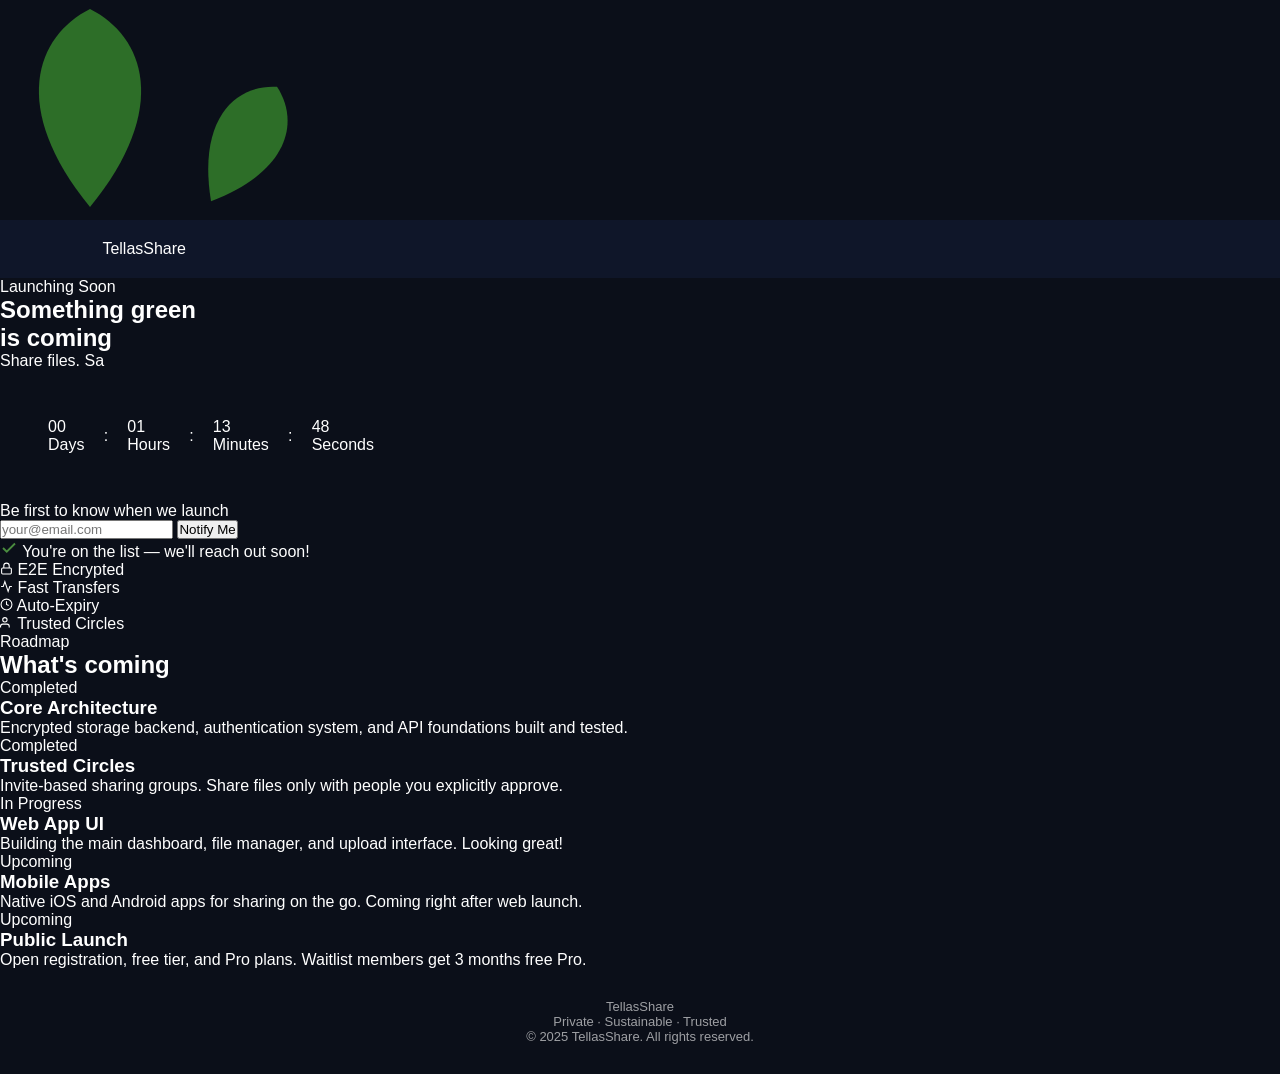
==== index.html @ c39067a0 "Add new and updated files" ====
<!DOCTYPE html>
<html lang="en">
<head>
  <meta charset="UTF-8" />
  <meta name="viewport" content="width=device-width, initial-scale=1.0" />
  <title>TellasShare — Coming Soon</title>
  <link rel="preconnect" href="https://fonts.googleapis.com" />
  <link href="https://fonts.googleapis.com/css2?family=Playfair+Display:wght@400;700&family=DM+Sans:wght@300;400;500&display=swap" rel="stylesheet" />
  <link rel="stylesheet" href="Background\index.css" />
  <link rel="stylesheet" href="Background/animation.css">
    <link rel="icon" href="images/TellasShare.png" type="image/x-icon">
</head>
<body>

<!-- Background -->
<div class="bg">
  <div class="orb orb1"></div>
  <div class="orb orb2"></div>
  <div class="orb orb3"></div>
</div>

<svg class="leaf-deco" style="top:10%;right:5%;width:180px;" viewBox="0 0 100 120" fill="#2d6e28">
  <path d="M50 5 C80 20 95 60 50 115 C5 60 20 20 50 5Z"/>
</svg>
<svg class="leaf-deco" style="bottom:20%;left:3%;width:120px;transform:rotate(30deg)" viewBox="0 0 100 120" fill="#2d6e28">
  <path d="M50 5 C80 20 95 60 50 115 C5 60 20 20 50 5Z"/>
</svg>

<!-- Nav -->
<nav class="nav">
  <div class="nav-logo">Tellas<span>Share</span></div>
  <div class="nav-links">
  </div>
</nav>

<!-- Hero -->
<section class="upcoming-hero">
  <div class="badge"><span class="badge-dot"></span> Launching Soon</div>
  <h1 class="hero-title">Something <span class="gradient-text">green</span><br>is coming</h1>

  <!-- Typing effect -->
  <div class="typing-wrap">
    <span id="typed"></span><span class="cursor-blink"></span>
  </div>

  <!-- Countdown -->
  <div class="countdown" id="cdUnits">
  </div>

  <!-- Notify form -->
  <div class="notify-wrap">
    <p class="notify-hint">Be first to know when we launch</p>
    <div class="notify-form" id="notifyForm">
      <input type="email" id="emailInput" class="notify-input" placeholder="your@email.com" />
      <button class="btn-primary" onclick="submitNotify()">Notify Me</button>
    </div>
    <div class="notify-success" id="notifySuccess">
      <svg width="18" height="18" viewBox="0 0 24 24" fill="none" stroke="#4a8c3f" stroke-width="2.5"><polyline points="20 6 9 17 4 12"/></svg>
      You're on the list — we'll reach out soon!
    </div>
    <div class="notify-error" id="notifyError"></div>
  </div>

  <!-- Feature pills -->
  <div class="pills">
    <div class="pill">
      <svg width="13" height="13" viewBox="0 0 24 24" fill="none" stroke="currentColor" stroke-width="2"><rect x="3" y="11" width="18" height="11" rx="2"/><path d="M7 11V7a5 5 0 0 1 10 0v4"/></svg>
      E2E Encrypted
    </div>
    <div class="pill">
      <svg width="13" height="13" viewBox="0 0 24 24" fill="none" stroke="currentColor" stroke-width="2"><path d="M22 12h-4l-3 9L9 3l-3 9H2"/></svg>
      Fast Transfers
    </div>
    <div class="pill">
      <svg width="13" height="13" viewBox="0 0 24 24" fill="none" stroke="currentColor" stroke-width="2"><circle cx="12" cy="12" r="10"/><polyline points="12 6 12 12 16 14"/></svg>
      Auto-Expiry
    </div>
    <div class="pill">
      <svg width="13" height="13" viewBox="0 0 24 24" fill="none" stroke="currentColor" stroke-width="2"><path d="M17 21v-2a4 4 0 0 0-4-4H5a4 4 0 0 0-4 4v2"/><circle cx="9" cy="7" r="4"/></svg>
      Trusted Circles
    </div>
  </div>
</section>

<!-- Roadmap -->
<section class="roadmap">
  <div class="section-label">Roadmap</div>
  <h2 class="section-title">What's coming</h2>

  <div class="timeline">
    <div class="timeline-item">
      <div class="tl-dot done-dot"></div>
      <div class="tl-content">
        <span class="tl-tag done-tag">Completed</span>
        <h3>Core Architecture</h3>
        <p>Encrypted storage backend, authentication system, and API foundations built and tested.</p>
      </div>
    </div>
    <div class="timeline-item">
      <div class="tl-dot done-dot"></div>
      <div class="tl-content">
        <span class="tl-tag done-tag">Completed</span>
        <h3>Trusted Circles</h3>
        <p>Invite-based sharing groups. Share files only with people you explicitly approve.</p>
      </div>
    </div>
    <div class="timeline-item">
      <div class="tl-dot active-dot"></div>
      <div class="tl-content">
        <span class="tl-tag active-tag">In Progress</span>
        <h3>Web App UI</h3>
        <p>Building the main dashboard, file manager, and upload interface. Looking great!</p>
      </div>
    </div>
    <div class="timeline-item">
      <div class="tl-dot upcoming-dot"></div>
      <div class="tl-content">
        <span class="tl-tag upcoming-tag">Upcoming</span>
        <h3>Mobile Apps</h3>
        <p>Native iOS and Android apps for sharing on the go. Coming right after web launch.</p>
      </div>
    </div>
    <div class="timeline-item">
      <div class="tl-dot upcoming-dot"></div>
      <div class="tl-content">
        <span class="tl-tag upcoming-tag">Upcoming</span>
        <h3>Public Launch</h3>
        <p>Open registration, free tier, and Pro plans. Waitlist members get 3 months free Pro.</p>
      </div>
    </div>
  </div>
</section>

<footer class="footer">
  <div class="footer-logo">Tellas<span>Share</span></div>
  <p>Private · Sustainable · Trusted</p>
  <p class="footer-copy">© 2025 TellasShare. All rights reserved.</p>
</footer>

<script src="timer.js"></script>
<script src="upcoming.js"></script>
<script src="animation.js"></script>
<script src="apple- device-blocker.js"></script>
<script src="protection.js"></script>
<script src="block-source-access.js"></script>
<script src="notify.js"></script>


</body>
</html>
---- Background/animation.css ----
/* ── 1. OUTER RING — rotating conic border ── */
@keyframes ringRotate {
  to { transform: rotate(360deg); }
}

/* ── 2. NUMBER FLIP — 3D card flip on change ── */
@keyframes flipOut {
  0%   { transform: rotateX(0deg);   opacity: 1; }
  100% { transform: rotateX(90deg);  opacity: 0; }
}
@keyframes flipIn {
  0%   { transform: rotateX(-90deg); opacity: 0; }
  100% { transform: rotateX(0deg);   opacity: 1; }
}

/* ── 3. GLOW PULSE — number glows green rhythmically ── */
@keyframes numGlow {
  0%, 100% { text-shadow: 0 0 0px  #4db840, 0 0 0px  #4db840; }
  50%       { text-shadow: 0 0 18px #4db840, 0 0 40px rgba(77,184,64,.4); }
}

/* ── 4. SEPARATOR BLINK — colon dots fade in/out ── */
@keyframes colonBlink {
  0%, 100% { opacity: 1;   transform: scaleY(1);  }
  50%       { opacity: .15; transform: scaleY(.7); }
}

/* ── 5. TICK BOUNCE — card micro-bounce each second ── */
@keyframes tickBounce {
  0%   { transform: translateY(0)   scale(1);    }
  20%  { transform: translateY(-6px) scale(1.03); }
  50%  { transform: translateY(2px)  scale(.98);  }
  100% { transform: translateY(0)   scale(1);    }
}

/* ── 6. LABEL SLIDE — label slides up on load ── */
@keyframes labelSlide {
  from { opacity: 0; transform: translateY(8px); }
  to   { opacity: 1; transform: translateY(0);   }
}

/* ── 7. CARD ENTRANCE — staggered scale-in on load ── */
@keyframes cardPop {
  0%   { opacity: 0; transform: scale(.7)    translateY(20px); }
  70%  {             transform: scale(1.04)  translateY(-2px); }
  100% { opacity: 1; transform: scale(1)     translateY(0);    }
}

/* ── 8. PROGRESS ARC — SVG stroke draws in on load ── */
@keyframes arcFill {
  from { stroke-dashoffset: 283; }
  to   { stroke-dashoffset: 0;   }
}

/* ── 9. SHIMMER SWEEP — highlight sweeps across number ── */
@keyframes shimmerSweep {
  0%   { background-position: -200% center; }
  100% { background-position:  200% center; }
}

/* ════════════════════════════════
   LAYOUT
════════════════════════════════ */
.countdown {
  display: flex;
  align-items: center;
  gap: 1.2rem;
  padding: 3rem;
}

/* ════════════════════════════════
   UNIT CARD
════════════════════════════════ */
.unit {
  position: relative;
  display: flex;
  flex-direction: column;
  align-items: center;
  gap: .5rem;
  animation: cardPop .7s cubic-bezier(.175,.885,.32,1.275) both;
}
.unit:nth-child(1) { animation-delay: .10s; }
.unit:nth-child(3) { animation-delay: .25s; }
.unit:nth-child(5) { animation-delay: .40s; }
.unit:nth-child(7) { animation-delay: .55s; }

/* ── Rotating conic ring wrapper ── */
.ring-wrap {
  position: relative;
  width: 110px;
  height: 110px;
  border-radius: 16px;
  transition: transform .25s ease, filter .25s ease;
  cursor: default;
}

/* spinning conic border */
.ring-wrap::before {
  content: '';
  position: absolute;
  inset: -2px;
  border-radius: 18px;
  background: conic-gradient(#4db840 0deg, #1a5c12 180deg, #4db840 360deg);
  animation: ringRotate 4s linear infinite;
  z-index: 0;
}

/* inner background mask */
.ring-wrap::after {
  content: '';
  position: absolute;
  inset: 2px;
  background: #0d2a09;
  border-radius: 14px;
  z-index: 1;
}

/* hover lift */
.unit:hover .ring-wrap {
  transform: translateY(-6px) scale(1.03);
  filter: brightness(1.15);
}

/* ── SVG progress arc ── */
.arc-svg {
  position: absolute;
  inset: 0;
  z-index: 2;
  width: 110px;
  height: 110px;
  transform: rotate(-90deg);
  pointer-events: none;
}
.arc-track {
  fill: none;
  stroke: rgba(77,184,64,.1);
  stroke-width: 3;
}
.arc-fill {
  fill: none;
  stroke: #4db840;
  stroke-width: 3;
  stroke-linecap: round;
  stroke-dasharray: 283;
  stroke-dashoffset: 283;
  animation: arcFill 1.5s cubic-bezier(.4,0,.2,1) 1s forwards;
}
.unit:nth-child(3) .arc-fill { animation-delay: 1.2s; stroke-dashoffset: 200; }
.unit:nth-child(5) .arc-fill { animation-delay: 1.4s; stroke-dashoffset: 140; }
.unit:nth-child(7) .arc-fill { animation-delay: 1.6s; stroke-dashoffset: 80;  }

/* ── Number box ── */
.num-box {
  position: relative;
  z-index: 3;
  width: 110px;
  height: 110px;
  display: flex;
  align-items: center;
  justify-content: center;
  perspective: 300px;
}

.num {
  font-family: 'Playfair Display', serif;
  font-size: 3.2rem;
  font-weight: 700;
  line-height: 1;
  background: linear-gradient(90deg, #4db840, #a8e89c, #4db840);
  background-size: 200% auto;
  -webkit-background-clip: text;
  -webkit-text-fill-color: transparent;
  background-clip: text;
  animation:
    numGlow     2s ease-in-out infinite,
    shimmerSweep 3s linear     infinite;
}

/* flip classes toggled by JS */
.num.flip-out { animation: flipOut .18s ease-in  forwards; }
.num.flip-in  { animation: flipIn  .18s ease-out forwards; }

/* ── Label ── */
.label {
  font-size: .65rem;
  text-transform: uppercase;
  letter-spacing: .15em;
  color: rgba(168,232,156,.45);
  animation: labelSlide .6s ease both;
}
.unit:nth-child(1) .label { animation-delay: .60s; }
.unit:nth-child(3) .label { animation-delay: .75s; }
.unit:nth-child(5) .label { animation-delay: .90s; }
.unit:nth-child(7) .label { animation-delay: 1.05s; }

/* tick class added by JS every second */
.unit.tick .num-box {
  animation: tickBounce .4s cubic-bezier(.36,.07,.19,.97);
}

/* ════════════════════════════════
   SEPARATOR DOTS
════════════════════════════════ */
.sep {
  display: flex;
  flex-direction: column;
  gap: 10px;
  margin-top: -18px;
  animation: cardPop .6s ease .3s both;
}
.dot {
  width: 7px;
  height: 7px;
  border-radius: 50%;
  background: #4db840;
  animation: colonBlink 1s step-end infinite;
}
.dot:nth-child(2) {
  animation-delay: .5s;
}
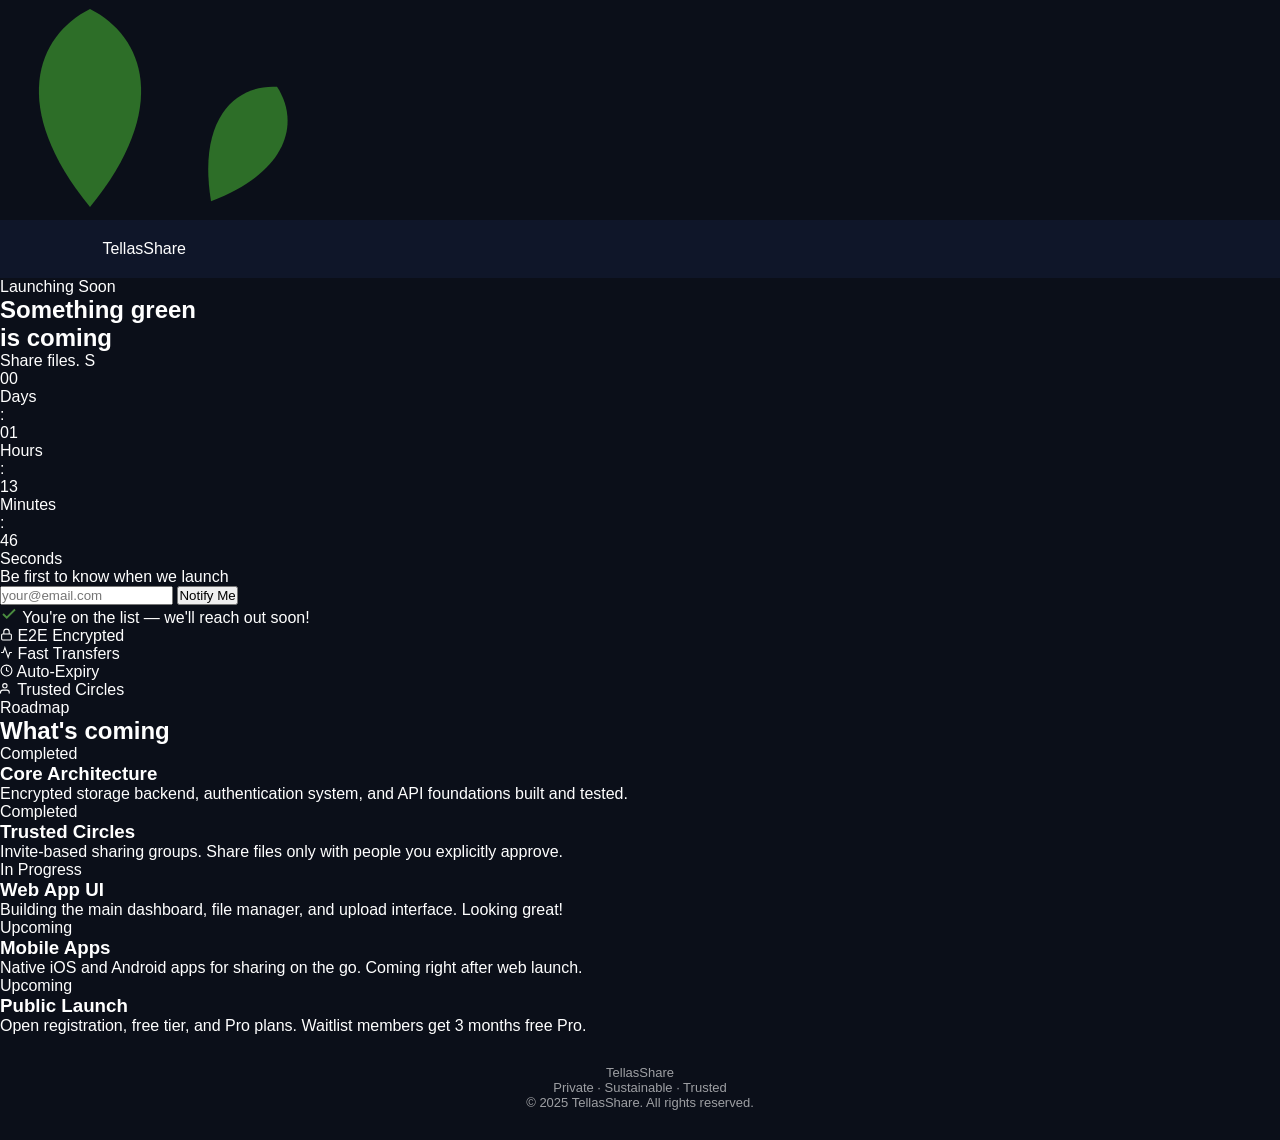
==== commit 8d14cb93: "Add new and updated files" ====
--- a/index.html
+++ b/index.html
@@ -6,9 +6,9 @@
   <title>TellasShare — Coming Soon</title>
   <link rel="preconnect" href="https://fonts.googleapis.com" />
   <link href="https://fonts.googleapis.com/css2?family=Playfair+Display:wght@400;700&family=DM+Sans:wght@300;400;500&display=swap" rel="stylesheet" />
-  <link rel="stylesheet" href="Background\index.css" />
-  <link rel="stylesheet" href="Background/animation.css">
     <link rel="icon" href="images/TellasShare.png" type="image/x-icon">
+    <link rel="stylesheet" href="index.css">
+    <link rel="stylesheet" href="animations.css">
 </head>
 <body>
 
--- a/index.css
+++ b/index.css
@@ -0,0 +1,152 @@
+
+*{
+margin:0;
+padding:0;
+box-sizing:border-box;
+font-family:'Sora',sans-serif;
+}
+
+body{
+background:#0b0f19;
+color:white;
+}
+
+/* NAVBAR */
+
+nav{
+display:flex;
+justify-content:space-between;
+align-items:center;
+padding:20px 8%;
+background:#0f1629;
+}
+
+.logo{
+font-size:22px;
+font-weight:700;
+color:#4da3ff;
+}
+
+nav ul{
+display:flex;
+list-style:none;
+gap:25px;
+}
+
+nav a{
+text-decoration:none;
+color:white;
+font-size:14px;
+opacity:.8;
+}
+
+nav a:hover{
+opacity:1;
+}
+
+/* HERO */
+
+.hero{
+display:flex;
+align-items:center;
+justify-content:space-between;
+padding:80px 8%;
+gap:40px;
+}
+
+.hero-text{
+max-width:520px;
+}
+
+.hero-text h1{
+font-size:42px;
+margin-bottom:20px;
+}
+
+.hero-text span{
+color:#4da3ff;
+}
+
+.hero-text p{
+opacity:.75;
+line-height:1.6;
+margin-bottom:30px;
+}
+
+.btn{
+background:#4da3ff;
+color:white;
+padding:14px 26px;
+border-radius:6px;
+text-decoration:none;
+font-size:14px;
+}
+
+.hero-img img{
+width:420px;
+border-radius:12px;
+}
+
+/* FEATURES */
+
+.features{
+padding:80px 8%;
+text-align:center;
+}
+
+.features h2{
+font-size:30px;
+margin-bottom:50px;
+}
+
+.feature-grid{
+display:grid;
+grid-template-columns:repeat(auto-fit,minmax(220px,1fr));
+gap:25px;
+}
+
+.card{
+background:#111a30;
+padding:25px;
+border-radius:10px;
+}
+
+.card h3{
+margin-bottom:10px;
+color:#4da3ff;
+}
+
+.card p{
+font-size:14px;
+opacity:.8;
+line-height:1.5;
+}
+
+/* SECURITY */
+
+.security{
+padding:80px 8%;
+background:#0f1629;
+text-align:center;
+}
+
+.security h2{
+margin-bottom:20px;
+}
+
+.security p{
+max-width:700px;
+margin:auto;
+opacity:.8;
+line-height:1.7;
+}
+
+/* FOOTER */
+
+footer{
+padding:30px;
+text-align:center;
+font-size:13px;
+opacity:.6;
+}
+
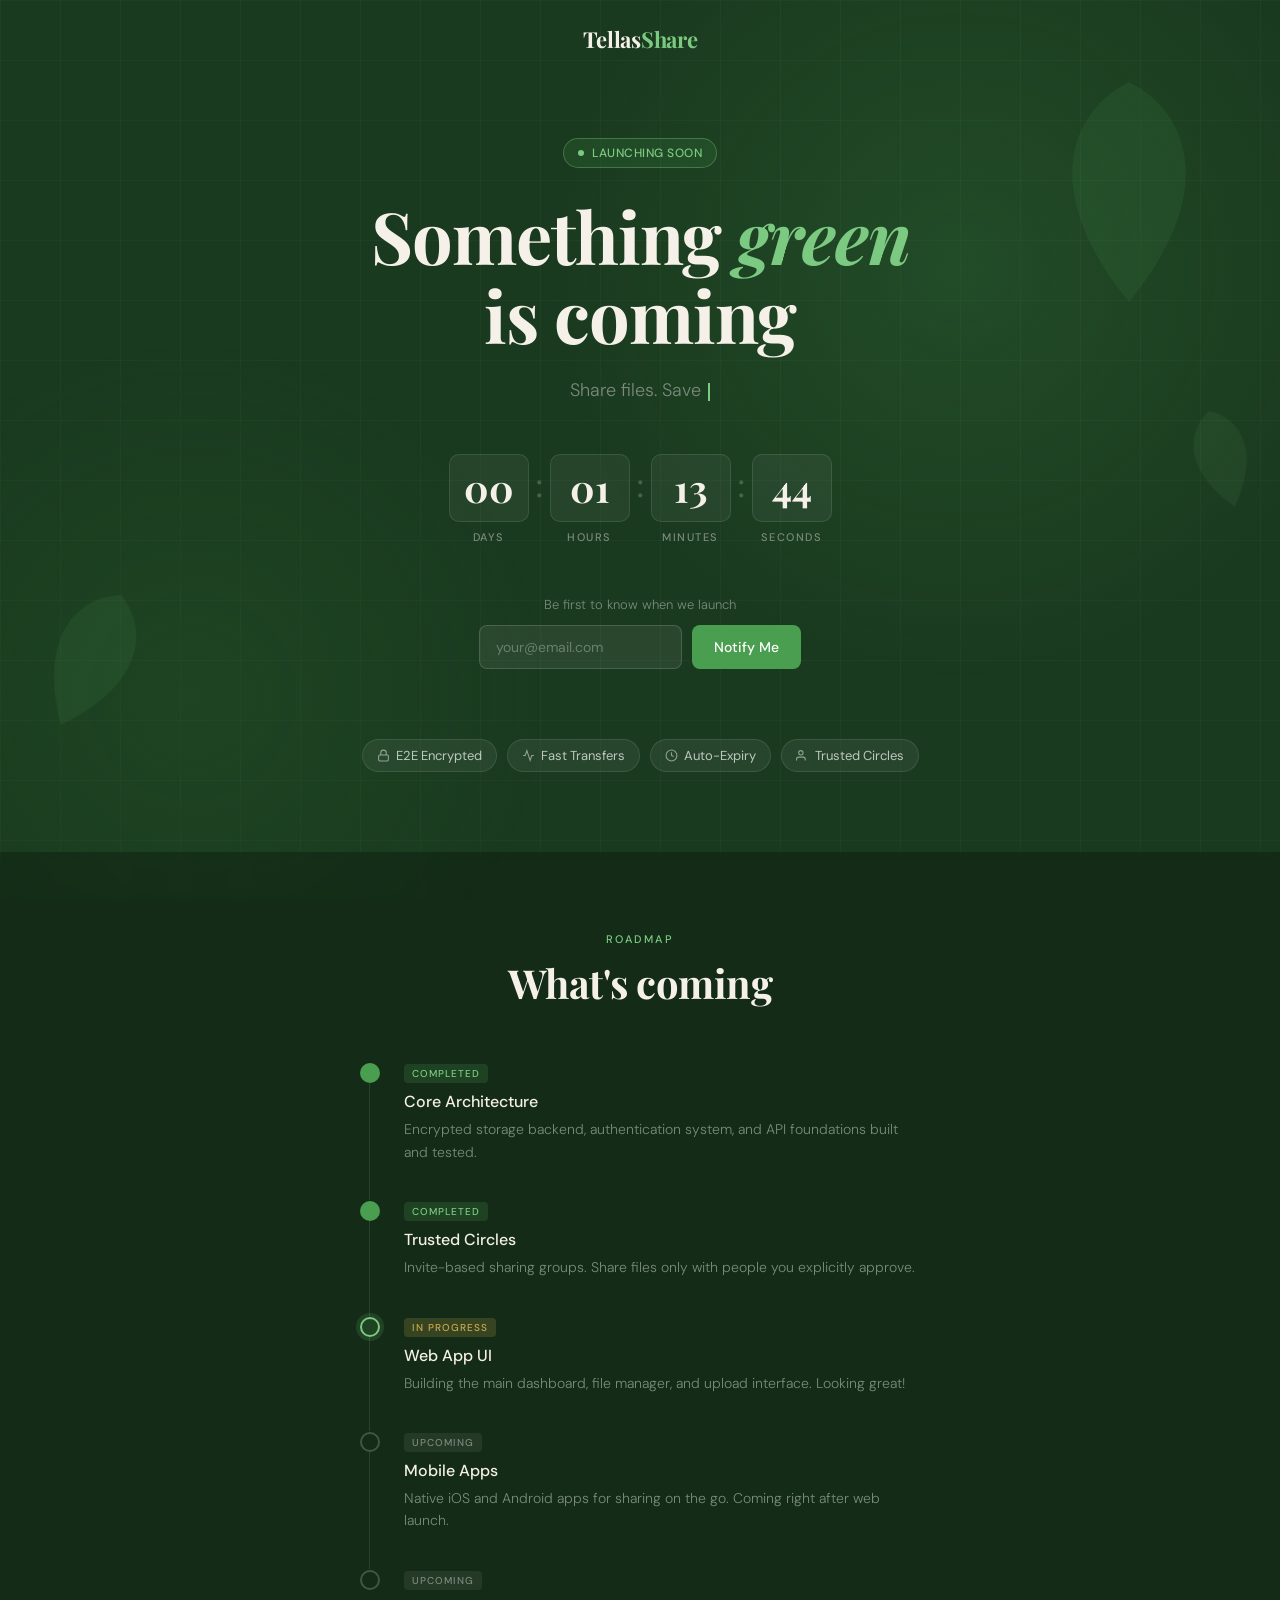
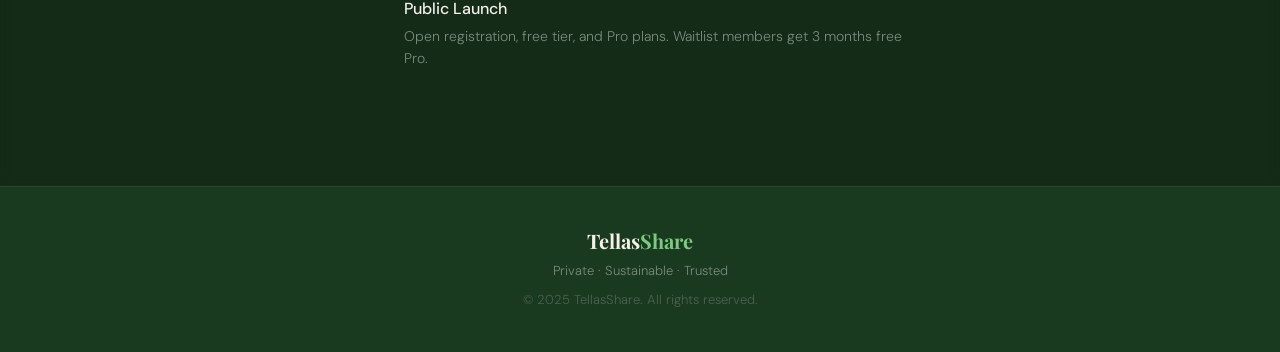
==== commit 51d896f4: "Add new and updated files" ====
--- a/index.html
+++ b/index.html
@@ -5,32 +5,477 @@
   <meta name="viewport" content="width=device-width, initial-scale=1.0" />
   <title>TellasShare — Coming Soon</title>
   <link rel="preconnect" href="https://fonts.googleapis.com" />
-  <link href="https://fonts.googleapis.com/css2?family=Playfair+Display:wght@400;700&family=DM+Sans:wght@300;400;500&display=swap" rel="stylesheet" />
-    <link rel="icon" href="images/TellasShare.png" type="image/x-icon">
-    <link rel="stylesheet" href="index.css">
-    <link rel="stylesheet" href="animations.css">
+  <link href="https://fonts.googleapis.com/css2?family=Playfair+Display:ital,wght@0,400;0,700;1,400&family=DM+Sans:wght@300;400;500&display=swap" rel="stylesheet" />
+  <style>
+    *, *::before, *::after {
+      margin: 0; padding: 0; box-sizing: border-box;
+    }
+
+    :root {
+      --green-deep: #1a3a1f;
+      --green-mid: #2d6a31;
+      --green-bright: #4a9e50;
+      --green-light: #7cca82;
+      --green-pale: #d4f0d6;
+      --cream: #f5f0e8;
+      --warm-white: #faf8f4;
+      --text-dark: #1a1a18;
+      --text-mid: #3d4a3e;
+      --text-muted: #7a8a7b;
+      --gold: #c9a84c;
+    }
+
+    html { scroll-behavior: smooth; }
+
+    body {
+      background: var(--green-deep);
+      color: var(--cream);
+      font-family: 'DM Sans', sans-serif;
+      font-weight: 300;
+      min-height: 100vh;
+      overflow-x: hidden;
+    }
+
+    /* ─── BACKGROUND ─── */
+    .bg {
+      position: fixed;
+      inset: 0;
+      z-index: 0;
+      overflow: hidden;
+      pointer-events: none;
+    }
+    .bg::before {
+      content: '';
+      position: absolute;
+      top: -20%;
+      right: -10%;
+      width: 70vw;
+      height: 70vw;
+      background: radial-gradient(ellipse, rgba(74,158,80,0.18) 0%, transparent 65%);
+      border-radius: 50%;
+    }
+    .bg::after {
+      content: '';
+      position: absolute;
+      bottom: -20%;
+      left: -15%;
+      width: 60vw;
+      height: 60vw;
+      background: radial-gradient(ellipse, rgba(45,106,49,0.22) 0%, transparent 65%);
+      border-radius: 50%;
+    }
+    .bg-grid {
+      position: absolute;
+      inset: 0;
+      background-image:
+        linear-gradient(rgba(255,255,255,0.025) 1px, transparent 1px),
+        linear-gradient(90deg, rgba(255,255,255,0.025) 1px, transparent 1px);
+      background-size: 60px 60px;
+    }
+
+    /* ─── LEAF DECORATIONS ─── */
+    .leaf-deco {
+      position: fixed;
+      opacity: 0.12;
+      pointer-events: none;
+      z-index: 0;
+    }
+
+    /* ─── NAV ─── */
+    .nav {
+      position: relative;
+      z-index: 10;
+      display: flex;
+      justify-content: center;
+      align-items: center;
+      padding: 24px 8%;
+    }
+    .nav-logo {
+      font-family: 'Playfair Display', serif;
+      font-size: 22px;
+      font-weight: 700;
+      color: var(--cream);
+      letter-spacing: -0.3px;
+    }
+    .nav-logo span { color: var(--green-light); }
+
+    /* ─── HERO ─── */
+    .upcoming-hero {
+      position: relative;
+      z-index: 5;
+      padding: 60px 8% 80px;
+      max-width: 860px;
+      margin: 0 auto;
+      text-align: center;
+      display: flex;
+      flex-direction: column;
+      align-items: center;
+    }
+
+    .badge {
+      display: inline-flex;
+      align-items: center;
+      gap: 8px;
+      background: rgba(74,158,80,0.15);
+      border: 1px solid rgba(124,202,130,0.35);
+      padding: 6px 14px;
+      border-radius: 100px;
+      font-size: 12px;
+      font-weight: 500;
+      color: var(--green-light);
+      letter-spacing: 0.5px;
+      text-transform: uppercase;
+      margin-bottom: 28px;
+    }
+    .badge-dot {
+      width: 6px;
+      height: 6px;
+      border-radius: 50%;
+      background: var(--green-light);
+      animation: pulse 2s infinite;
+    }
+    @keyframes pulse {
+      0%, 100% { opacity: 1; transform: scale(1); }
+      50% { opacity: 0.5; transform: scale(1.3); }
+    }
+
+    .hero-title {
+      font-family: 'Playfair Display', serif;
+      font-size: clamp(42px, 7vw, 72px);
+      font-weight: 700;
+      line-height: 1.1;
+      color: var(--cream);
+      margin-bottom: 24px;
+      letter-spacing: -1px;
+    }
+    .gradient-text {
+      color: var(--green-light);
+      font-style: italic;
+    }
+
+    .typing-wrap {
+      font-size: 18px;
+      color: var(--text-muted);
+      min-height: 28px;
+      margin-bottom: 48px;
+      font-weight: 300;
+    }
+    .cursor-blink {
+      display: inline-block;
+      width: 2px;
+      height: 18px;
+      background: var(--green-light);
+      vertical-align: middle;
+      margin-left: 2px;
+      animation: blink 1s infinite;
+    }
+    @keyframes blink {
+      0%, 100% { opacity: 1; }
+      50% { opacity: 0; }
+    }
+
+    /* ─── COUNTDOWN ─── */
+    .countdown {
+      display: flex;
+      align-items: center;
+      gap: 0;
+      margin-bottom: 52px;
+      flex-wrap: wrap;
+      justify-content: center;
+    }
+    .cd-unit {
+      text-align: center;
+      min-width: 80px;
+    }
+    .cd-box {
+      background: rgba(255,255,255,0.05);
+      border: 1px solid rgba(255,255,255,0.1);
+      border-radius: 10px;
+      padding: 14px 10px;
+      margin-bottom: 8px;
+      overflow: hidden;
+      min-width: 72px;
+    }
+    .cd-digit {
+      font-family: 'Playfair Display', serif;
+      font-size: 38px;
+      font-weight: 700;
+      color: var(--cream);
+      line-height: 1;
+    }
+    .cd-label {
+      font-size: 11px;
+      text-transform: uppercase;
+      letter-spacing: 1.5px;
+      color: var(--text-muted);
+      font-weight: 500;
+    }
+    .cd-sep {
+      font-family: 'Playfair Display', serif;
+      font-size: 32px;
+      color: rgba(255,255,255,0.2);
+      padding: 0 6px;
+      margin-bottom: 24px;
+      line-height: 1;
+      align-self: flex-start;
+      margin-top: 14px;
+    }
+    .cd-launched {
+      font-size: 18px;
+      color: var(--green-light);
+    }
+
+    /* Flip animation */
+    @keyframes flipOut {
+      from { transform: translateY(0); opacity: 1; }
+      to { transform: translateY(-50%); opacity: 0; }
+    }
+    @keyframes flipIn {
+      from { transform: translateY(50%); opacity: 0; }
+      to { transform: translateY(0); opacity: 1; }
+    }
+    .flip-out { animation: flipOut 0.15s ease forwards; }
+    .flip-in { animation: flipIn 0.15s ease forwards; }
+
+    /* ─── NOTIFY ─── */
+    .notify-wrap { margin-bottom: 44px; text-align: center; display: flex; flex-direction: column; align-items: center; }
+    .notify-hint {
+      font-size: 13px;
+      color: var(--text-muted);
+      margin-bottom: 12px;
+    }
+    .notify-form {
+      display: flex;
+      gap: 10px;
+      max-width: 420px;
+      flex-wrap: wrap;
+      justify-content: center;
+    }
+    .notify-input {
+      flex: 1;
+      min-width: 200px;
+      background: rgba(255,255,255,0.07);
+      border: 1px solid rgba(255,255,255,0.15);
+      border-radius: 8px;
+      padding: 12px 16px;
+      color: var(--cream);
+      font-family: 'DM Sans', sans-serif;
+      font-size: 14px;
+      outline: none;
+      transition: border-color 0.2s;
+    }
+    .notify-input::placeholder { color: rgba(255,255,255,0.3); }
+    .notify-input:focus { border-color: var(--green-bright); }
+    .btn-primary {
+      background: var(--green-bright);
+      color: #fff;
+      border: none;
+      border-radius: 8px;
+      padding: 12px 22px;
+      font-family: 'DM Sans', sans-serif;
+      font-size: 14px;
+      font-weight: 500;
+      cursor: pointer;
+      transition: background 0.2s, transform 0.1s;
+      white-space: nowrap;
+    }
+    .btn-primary:hover { background: var(--green-light); }
+    .btn-primary:active { transform: scale(0.97); }
+    .notify-success {
+      display: none;
+      align-items: center;
+      gap: 8px;
+      font-size: 14px;
+      color: var(--green-light);
+      padding: 10px 0;
+    }
+    .notify-error {
+      font-size: 13px;
+      color: #e07070;
+      margin-top: 8px;
+      min-height: 18px;
+    }
+
+    /* ─── PILLS ─── */
+    .pills {
+      display: flex;
+      gap: 10px;
+      flex-wrap: wrap;
+      justify-content: center;
+    }
+    .pill {
+      display: flex;
+      align-items: center;
+      gap: 6px;
+      background: rgba(255,255,255,0.06);
+      border: 1px solid rgba(255,255,255,0.1);
+      border-radius: 100px;
+      padding: 7px 14px;
+      font-size: 13px;
+      color: rgba(255,255,255,0.7);
+      font-weight: 400;
+    }
+    .pill svg { opacity: 0.7; }
+
+    /* ─── ROADMAP ─── */
+    .roadmap {
+      position: relative;
+      z-index: 5;
+      padding: 80px 8%;
+      background: rgba(0,0,0,0.25);
+      backdrop-filter: blur(4px);
+      text-align: center;
+      display: flex;
+      flex-direction: column;
+      align-items: center;
+    }
+    .section-label {
+      font-size: 11px;
+      text-transform: uppercase;
+      letter-spacing: 2.5px;
+      color: var(--green-light);
+      font-weight: 500;
+      margin-bottom: 10px;
+    }
+    .section-title {
+      font-family: 'Playfair Display', serif;
+      font-size: clamp(26px, 4vw, 40px);
+      font-weight: 700;
+      color: var(--cream);
+      margin-bottom: 52px;
+      letter-spacing: -0.5px;
+    }
+
+    .timeline {
+      display: flex;
+      flex-direction: column;
+      gap: 0;
+      max-width: 560px;
+      width: 100%;
+      text-align: left;
+    }
+    .timeline-item {
+      display: flex;
+      gap: 24px;
+      position: relative;
+    }
+    .timeline-item::before {
+      content: '';
+      position: absolute;
+      left: 9px;
+      top: 22px;
+      bottom: -1px;
+      width: 1px;
+      background: rgba(255,255,255,0.1);
+    }
+    .timeline-item:last-child::before { display: none; }
+
+    .tl-dot {
+      width: 20px;
+      height: 20px;
+      border-radius: 50%;
+      flex-shrink: 0;
+      margin-top: 2px;
+      border: 2px solid;
+      z-index: 1;
+    }
+    .done-dot { background: var(--green-bright); border-color: var(--green-bright); }
+    .active-dot {
+      background: rgba(74,158,80,0.2);
+      border-color: var(--green-light);
+      box-shadow: 0 0 0 4px rgba(124,202,130,0.15);
+      animation: activePulse 2.5s infinite;
+    }
+    @keyframes activePulse {
+      0%, 100% { box-shadow: 0 0 0 4px rgba(124,202,130,0.15); }
+      50% { box-shadow: 0 0 0 8px rgba(124,202,130,0.05); }
+    }
+    .upcoming-dot { background: transparent; border-color: rgba(255,255,255,0.2); }
+
+    .tl-content {
+      padding-bottom: 36px;
+    }
+    .tl-tag {
+      display: inline-block;
+      font-size: 10px;
+      font-weight: 500;
+      text-transform: uppercase;
+      letter-spacing: 1px;
+      padding: 3px 8px;
+      border-radius: 4px;
+      margin-bottom: 8px;
+    }
+    .done-tag { background: rgba(74,158,80,0.2); color: var(--green-light); }
+    .active-tag { background: rgba(201,168,76,0.2); color: var(--gold); }
+    .upcoming-tag { background: rgba(255,255,255,0.07); color: rgba(255,255,255,0.4); }
+
+    .tl-content h3 {
+      font-size: 16px;
+      font-weight: 500;
+      color: var(--cream);
+      margin-bottom: 6px;
+    }
+    .tl-content p {
+      font-size: 14px;
+      color: var(--text-muted);
+      line-height: 1.6;
+    }
+
+    /* ─── FOOTER ─── */
+    .footer {
+      position: relative;
+      z-index: 5;
+      padding: 40px 8%;
+      text-align: center;
+      border-top: 1px solid rgba(255,255,255,0.07);
+    }
+    .footer-logo {
+      font-family: 'Playfair Display', serif;
+      font-size: 20px;
+      font-weight: 700;
+      color: var(--cream);
+      margin-bottom: 8px;
+    }
+    .footer-logo span { color: var(--green-light); }
+    .footer p {
+      font-size: 13px;
+      color: var(--text-muted);
+      margin-bottom: 4px;
+    }
+    .footer-copy { margin-top: 12px; font-size: 12px; opacity: 0.5; }
+
+    /* ─── RESPONSIVE ─── */
+    @media (max-width: 600px) {
+      .upcoming-hero { padding: 40px 6% 60px; }
+      .roadmap { padding: 60px 6%; }
+      .cd-digit { font-size: 28px; }
+      .cd-box { min-width: 58px; padding: 12px 8px; }
+      .cd-unit { min-width: 64px; }
+    }
+  </style>
 </head>
 <body>
 
 <!-- Background -->
 <div class="bg">
-  <div class="orb orb1"></div>
-  <div class="orb orb2"></div>
-  <div class="orb orb3"></div>
+  <div class="bg-grid"></div>
 </div>
 
-<svg class="leaf-deco" style="top:10%;right:5%;width:180px;" viewBox="0 0 100 120" fill="#2d6e28">
-  <path d="M50 5 C80 20 95 60 50 115 C5 60 20 20 50 5Z"/>
+<!-- Leaf decorations -->
+<svg class="leaf-deco" style="top:8%;right:4%;width:200px;" viewBox="0 0 100 120" fill="none">
+  <path d="M50 5 C80 20 95 60 50 115 C5 60 20 20 50 5Z" fill="#4a9e50"/>
 </svg>
-<svg class="leaf-deco" style="bottom:20%;left:3%;width:120px;transform:rotate(30deg)" viewBox="0 0 100 120" fill="#2d6e28">
-  <path d="M50 5 C80 20 95 60 50 115 C5 60 20 20 50 5Z"/>
+<svg class="leaf-deco" style="bottom:18%;left:2%;width:130px;transform:rotate(25deg)" viewBox="0 0 100 120" fill="none">
+  <path d="M50 5 C80 20 95 60 50 115 C5 60 20 20 50 5Z" fill="#4a9e50"/>
+</svg>
+<svg class="leaf-deco" style="top:45%;right:1%;width:90px;transform:rotate(-15deg);opacity:0.07" viewBox="0 0 100 120" fill="none">
+  <path d="M50 5 C80 20 95 60 50 115 C5 60 20 20 50 5Z" fill="#7cca82"/>
 </svg>
 
 <!-- Nav -->
 <nav class="nav">
   <div class="nav-logo">Tellas<span>Share</span></div>
-  <div class="nav-links">
-  </div>
+  <div class="nav-links"></div>
 </nav>
 
 <!-- Hero -->
@@ -38,14 +483,12 @@
   <div class="badge"><span class="badge-dot"></span> Launching Soon</div>
   <h1 class="hero-title">Something <span class="gradient-text">green</span><br>is coming</h1>
 
-  <!-- Typing effect -->
   <div class="typing-wrap">
     <span id="typed"></span><span class="cursor-blink"></span>
   </div>
 
   <!-- Countdown -->
-  <div class="countdown" id="cdUnits">
-  </div>
+  <div class="countdown" id="cdUnits"></div>
 
   <!-- Notify form -->
   <div class="notify-wrap">
@@ -55,13 +498,13 @@
       <button class="btn-primary" onclick="submitNotify()">Notify Me</button>
     </div>
     <div class="notify-success" id="notifySuccess">
-      <svg width="18" height="18" viewBox="0 0 24 24" fill="none" stroke="#4a8c3f" stroke-width="2.5"><polyline points="20 6 9 17 4 12"/></svg>
+      <svg width="16" height="16" viewBox="0 0 24 24" fill="none" stroke="currentColor" stroke-width="2.5"><polyline points="20 6 9 17 4 12"/></svg>
       You're on the list — we'll reach out soon!
     </div>
     <div class="notify-error" id="notifyError"></div>
   </div>
 
-  <!-- Feature pills -->
+  <!-- Pills -->
   <div class="pills">
     <div class="pill">
       <svg width="13" height="13" viewBox="0 0 24 24" fill="none" stroke="currentColor" stroke-width="2"><rect x="3" y="11" width="18" height="11" rx="2"/><path d="M7 11V7a5 5 0 0 1 10 0v4"/></svg>
@@ -137,14 +580,162 @@
   <p class="footer-copy">© 2025 TellasShare. All rights reserved.</p>
 </footer>
 
-<script src="timer.js"></script>
-<script src="upcoming.js"></script>
-<script src="animation.js"></script>
+<script>
+// ─── TIMER ───
+function getLaunchDate() {
+  const now = new Date();
+  return new Date(now.getFullYear(), now.getMonth(), now.getDate() + 1, 0, 0, 0);
+}
+let LAUNCH_DATE = getLaunchDate();
+
+function isMobileDevice() {
+  return /Android|iPhone|iPad|iPod|Opera Mini|IEMobile|WPDesktop/i.test(navigator.userAgent);
+}
+
+function buildCountdownUI() {
+  const container = document.getElementById("cdUnits");
+  if (!container) return;
+  const units = [
+    { id: "cd-days",  label: "Days" },
+    { id: "cd-hours", label: "Hours" },
+    { id: "cd-mins",  label: "Minutes" },
+    { id: "cd-secs",  label: "Seconds" },
+  ];
+  container.innerHTML = "";
+  units.forEach((u, i) => {
+    if (i > 0) {
+      const sep = document.createElement("div");
+      sep.className = "cd-sep";
+      sep.textContent = ":";
+      container.appendChild(sep);
+    }
+    const unit = document.createElement("div");
+    unit.className = "cd-unit";
+    unit.innerHTML = `
+      <div class="cd-box">
+        <div class="cd-track">
+          <div class="cd-digit" id="${u.id}">00</div>
+        </div>
+      </div>
+      <div class="cd-label">${u.label}</div>
+    `;
+    container.appendChild(unit);
+  });
+}
+
+function pad(n) { return String(n).padStart(2, "0"); }
+
+function setDigit(id, newValue) {
+  const el = document.getElementById(id);
+  if (!el || el.textContent === newValue) return;
+  el.classList.add("flip-out");
+  setTimeout(() => {
+    el.textContent = newValue;
+    el.classList.remove("flip-out");
+    el.classList.add("flip-in");
+    setTimeout(() => el.classList.remove("flip-in"), 300);
+  }, 150);
+}
+
+function updateCountdown() {
+  const now = new Date();
+  LAUNCH_DATE = getLaunchDate();
+  const diff = LAUNCH_DATE - now;
+  if (diff <= 0) {
+    if (!isMobileDevice()) {
+      window.location.href = "homepage for Computer.html";
+    } else {
+      const c = document.getElementById("cdUnits");
+      if (c) c.innerHTML = '<div class="cd-launched">🚀 We\'ve launched! Mobile coming soon.</div>';
+    }
+    return;
+  }
+  setDigit("cd-days",  pad(Math.floor(diff / (1000 * 60 * 60 * 24))));
+  setDigit("cd-hours", pad(Math.floor((diff / (1000 * 60 * 60)) % 24)));
+  setDigit("cd-mins",  pad(Math.floor((diff / (1000 * 60)) % 60)));
+  setDigit("cd-secs",  pad(Math.floor((diff / 1000) % 60)));
+}
+
+// ─── NOTIFY ───
+async function submitNotify() {
+  const emailInput = document.getElementById('emailInput');
+  const errorEl    = document.getElementById('notifyError');
+  const successEl  = document.getElementById('notifySuccess');
+  const formEl     = document.getElementById('notifyForm');
+  if (!emailInput || !errorEl || !successEl || !formEl) return;
+  const email = emailInput.value.trim();
+  errorEl.textContent = '';
+  if (!email || !email.includes('@')) {
+    errorEl.textContent = 'Please enter a valid email address.';
+    return;
+  }
+  try {
+    // Simulating success — replace with real API call when backend is ready
+    const fakeSuccess = true;
+    if (fakeSuccess) {
+      formEl.style.display = 'none';
+      successEl.style.display = 'flex';
+      return;
+    }
+    const res  = await fetch('/api/notify', {
+      method: 'POST',
+      headers: { 'Content-Type': 'application/json' },
+      body: JSON.stringify({ email }),
+    });
+    const data = await res.json();
+    if (data.success) {
+      formEl.style.display    = 'none';
+      successEl.style.display = 'flex';
+    } else {
+      errorEl.textContent = data.message || 'Something went wrong.';
+    }
+  } catch {
+    errorEl.textContent = 'Network error. Please try again.';
+  }
+}
+
+// ─── TYPING ───
+const PHRASES = [
+  'Share files. Save the planet.',
+  'Encrypted. Sustainable. Trusted.',
+  'Your circle. Your privacy.',
+  'Green sharing for a greener future.',
+];
+let phraseIndex = 0, charIndex = 0, isDeleting = false;
+
+function type() {
+  const typedEl = document.getElementById('typed');
+  if (!typedEl) return;
+  const current = PHRASES[phraseIndex];
+  charIndex += isDeleting ? -1 : 1;
+  typedEl.textContent = current.substring(0, charIndex);
+  let delay = isDeleting ? 50 : 90;
+  if (!isDeleting && charIndex === current.length) {
+    delay = 2000; isDeleting = true;
+  } else if (isDeleting && charIndex === 0) {
+    isDeleting = false;
+    phraseIndex = (phraseIndex + 1) % PHRASES.length;
+    delay = 400;
+  }
+  setTimeout(type, delay);
+}
+
+// ─── INIT ───
+document.addEventListener('DOMContentLoaded', () => {
+  buildCountdownUI();
+  updateCountdown();
+  setInterval(updateCountdown, 1000);
+  type();
+
+  const emailInput = document.getElementById('emailInput');
+  if (emailInput) {
+    emailInput.addEventListener('keydown', (e) => {
+      if (e.key === 'Enter') { e.preventDefault(); submitNotify(); }
+    });
+  }
+});
+</script>
+<script src="block-source-access.js"></script>
 <script src="apple- device-blocker.js"></script>
-<script src="protection.js"></script>
-<script src="block-source-access.js"></script>
-<script src="notify.js"></script>
-
-
 </body>
 </html>
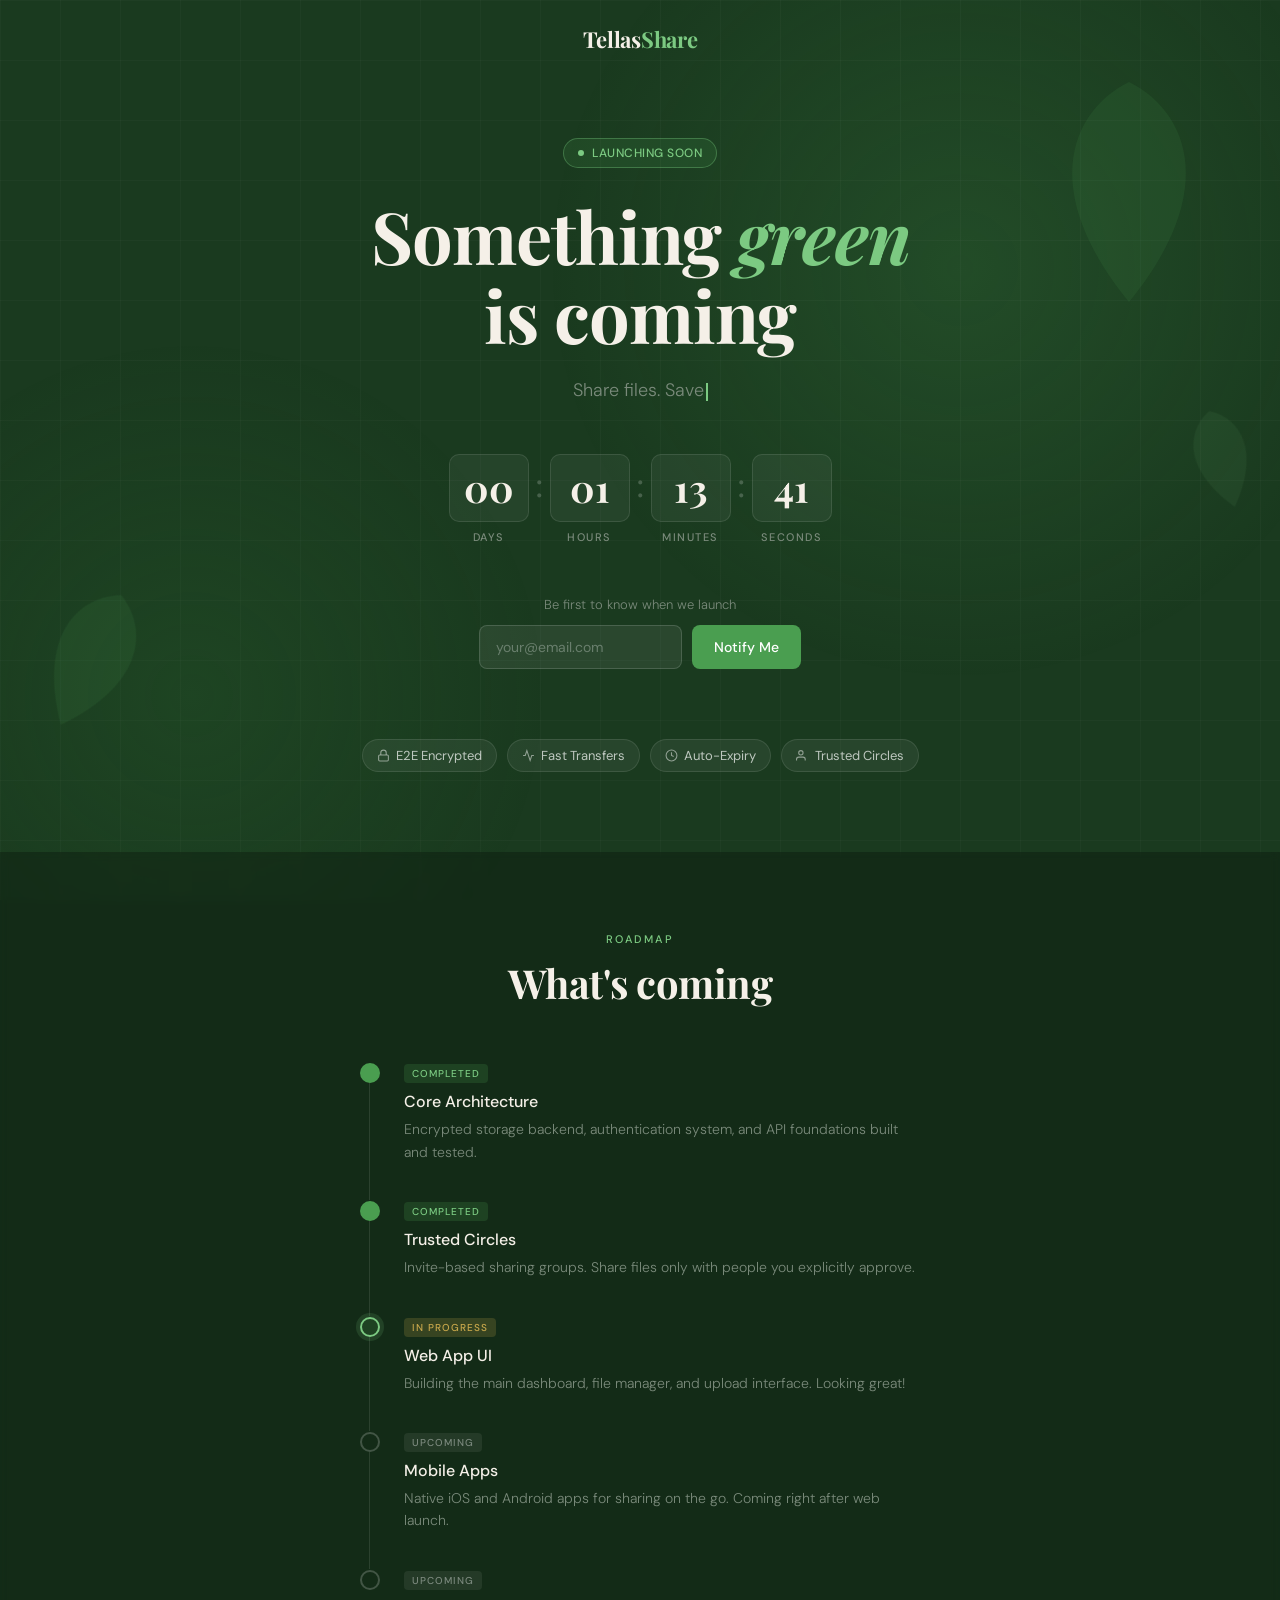
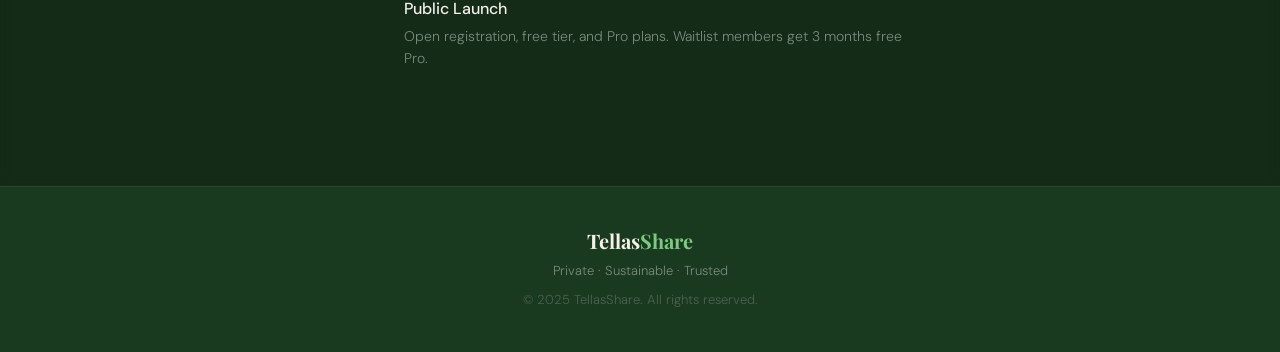
==== commit ff365a21: "Add new and updated files" ====
--- a/index.html
+++ b/index.html
@@ -580,162 +580,6 @@
   <p class="footer-copy">© 2025 TellasShare. All rights reserved.</p>
 </footer>
 
-<script>
-// ─── TIMER ───
-function getLaunchDate() {
-  const now = new Date();
-  return new Date(now.getFullYear(), now.getMonth(), now.getDate() + 1, 0, 0, 0);
-}
-let LAUNCH_DATE = getLaunchDate();
-
-function isMobileDevice() {
-  return /Android|iPhone|iPad|iPod|Opera Mini|IEMobile|WPDesktop/i.test(navigator.userAgent);
-}
-
-function buildCountdownUI() {
-  const container = document.getElementById("cdUnits");
-  if (!container) return;
-  const units = [
-    { id: "cd-days",  label: "Days" },
-    { id: "cd-hours", label: "Hours" },
-    { id: "cd-mins",  label: "Minutes" },
-    { id: "cd-secs",  label: "Seconds" },
-  ];
-  container.innerHTML = "";
-  units.forEach((u, i) => {
-    if (i > 0) {
-      const sep = document.createElement("div");
-      sep.className = "cd-sep";
-      sep.textContent = ":";
-      container.appendChild(sep);
-    }
-    const unit = document.createElement("div");
-    unit.className = "cd-unit";
-    unit.innerHTML = `
-      <div class="cd-box">
-        <div class="cd-track">
-          <div class="cd-digit" id="${u.id}">00</div>
-        </div>
-      </div>
-      <div class="cd-label">${u.label}</div>
-    `;
-    container.appendChild(unit);
-  });
-}
-
-function pad(n) { return String(n).padStart(2, "0"); }
-
-function setDigit(id, newValue) {
-  const el = document.getElementById(id);
-  if (!el || el.textContent === newValue) return;
-  el.classList.add("flip-out");
-  setTimeout(() => {
-    el.textContent = newValue;
-    el.classList.remove("flip-out");
-    el.classList.add("flip-in");
-    setTimeout(() => el.classList.remove("flip-in"), 300);
-  }, 150);
-}
-
-function updateCountdown() {
-  const now = new Date();
-  LAUNCH_DATE = getLaunchDate();
-  const diff = LAUNCH_DATE - now;
-  if (diff <= 0) {
-    if (!isMobileDevice()) {
-      window.location.href = "homepage for Computer.html";
-    } else {
-      const c = document.getElementById("cdUnits");
-      if (c) c.innerHTML = '<div class="cd-launched">🚀 We\'ve launched! Mobile coming soon.</div>';
-    }
-    return;
-  }
-  setDigit("cd-days",  pad(Math.floor(diff / (1000 * 60 * 60 * 24))));
-  setDigit("cd-hours", pad(Math.floor((diff / (1000 * 60 * 60)) % 24)));
-  setDigit("cd-mins",  pad(Math.floor((diff / (1000 * 60)) % 60)));
-  setDigit("cd-secs",  pad(Math.floor((diff / 1000) % 60)));
-}
-
-// ─── NOTIFY ───
-async function submitNotify() {
-  const emailInput = document.getElementById('emailInput');
-  const errorEl    = document.getElementById('notifyError');
-  const successEl  = document.getElementById('notifySuccess');
-  const formEl     = document.getElementById('notifyForm');
-  if (!emailInput || !errorEl || !successEl || !formEl) return;
-  const email = emailInput.value.trim();
-  errorEl.textContent = '';
-  if (!email || !email.includes('@')) {
-    errorEl.textContent = 'Please enter a valid email address.';
-    return;
-  }
-  try {
-    // Simulating success — replace with real API call when backend is ready
-    const fakeSuccess = true;
-    if (fakeSuccess) {
-      formEl.style.display = 'none';
-      successEl.style.display = 'flex';
-      return;
-    }
-    const res  = await fetch('/api/notify', {
-      method: 'POST',
-      headers: { 'Content-Type': 'application/json' },
-      body: JSON.stringify({ email }),
-    });
-    const data = await res.json();
-    if (data.success) {
-      formEl.style.display    = 'none';
-      successEl.style.display = 'flex';
-    } else {
-      errorEl.textContent = data.message || 'Something went wrong.';
-    }
-  } catch {
-    errorEl.textContent = 'Network error. Please try again.';
-  }
-}
-
-// ─── TYPING ───
-const PHRASES = [
-  'Share files. Save the planet.',
-  'Encrypted. Sustainable. Trusted.',
-  'Your circle. Your privacy.',
-  'Green sharing for a greener future.',
-];
-let phraseIndex = 0, charIndex = 0, isDeleting = false;
-
-function type() {
-  const typedEl = document.getElementById('typed');
-  if (!typedEl) return;
-  const current = PHRASES[phraseIndex];
-  charIndex += isDeleting ? -1 : 1;
-  typedEl.textContent = current.substring(0, charIndex);
-  let delay = isDeleting ? 50 : 90;
-  if (!isDeleting && charIndex === current.length) {
-    delay = 2000; isDeleting = true;
-  } else if (isDeleting && charIndex === 0) {
-    isDeleting = false;
-    phraseIndex = (phraseIndex + 1) % PHRASES.length;
-    delay = 400;
-  }
-  setTimeout(type, delay);
-}
-
-// ─── INIT ───
-document.addEventListener('DOMContentLoaded', () => {
-  buildCountdownUI();
-  updateCountdown();
-  setInterval(updateCountdown, 1000);
-  type();
-
-  const emailInput = document.getElementById('emailInput');
-  if (emailInput) {
-    emailInput.addEventListener('keydown', (e) => {
-      if (e.key === 'Enter') { e.preventDefault(); submitNotify(); }
-    });
-  }
-});
-</script>
-<script src="block-source-access.js"></script>
-<script src="apple- device-blocker.js"></script>
+<script src="index.js"></script>
 </body>
-</html>+</html>
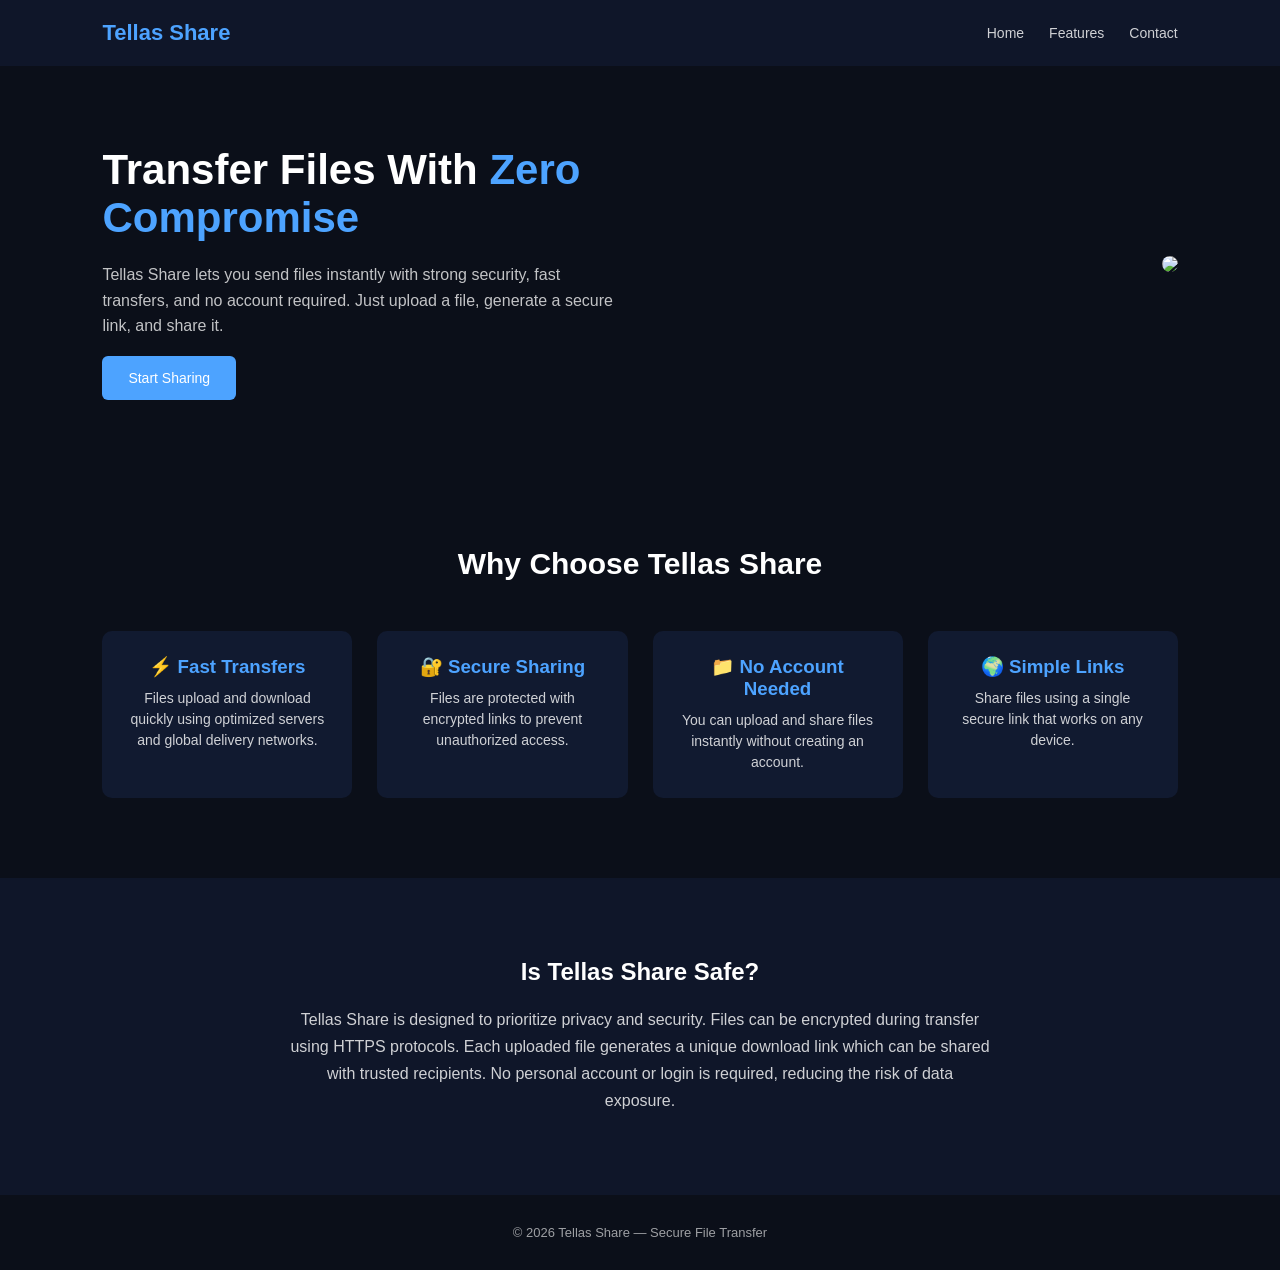
==== commit d18b92f0: "Add new and updated files" ====
--- a/index.html
+++ b/index.html
@@ -1,585 +1,124 @@
+
 <!DOCTYPE html>
 <html lang="en">
 <head>
-  <meta charset="UTF-8" />
-  <meta name="viewport" content="width=device-width, initial-scale=1.0" />
-  <title>TellasShare — Coming Soon</title>
-  <link rel="preconnect" href="https://fonts.googleapis.com" />
-  <link href="https://fonts.googleapis.com/css2?family=Playfair+Display:ital,wght@0,400;0,700;1,400&family=DM+Sans:wght@300;400;500&display=swap" rel="stylesheet" />
-  <style>
-    *, *::before, *::after {
-      margin: 0; padding: 0; box-sizing: border-box;
-    }
+<meta charset="UTF-8">
+<meta name="viewport" content="width=device-width, initial-scale=1.0">
 
-    :root {
-      --green-deep: #1a3a1f;
-      --green-mid: #2d6a31;
-      --green-bright: #4a9e50;
-      --green-light: #7cca82;
-      --green-pale: #d4f0d6;
-      --cream: #f5f0e8;
-      --warm-white: #faf8f4;
-      --text-dark: #1a1a18;
-      --text-mid: #3d4a3e;
-      --text-muted: #7a8a7b;
-      --gold: #c9a84c;
-    }
+<title>Tellas Share — Secure File Transfer</title>
 
-    html { scroll-behavior: smooth; }
+<link href="https://fonts.googleapis.com/css2?family=Sora:wght@300;400;600;700&display=swap" rel="stylesheet">
+<link rel="stylesheet" href="homepage.css">
+  <link rel="icon" href="images/TellasShare.png" type="image/x-icon">
 
-    body {
-      background: var(--green-deep);
-      color: var(--cream);
-      font-family: 'DM Sans', sans-serif;
-      font-weight: 300;
-      min-height: 100vh;
-      overflow-x: hidden;
-    }
+</head>
 
-    /* ─── BACKGROUND ─── */
-    .bg {
-      position: fixed;
-      inset: 0;
-      z-index: 0;
-      overflow: hidden;
-      pointer-events: none;
-    }
-    .bg::before {
-      content: '';
-      position: absolute;
-      top: -20%;
-      right: -10%;
-      width: 70vw;
-      height: 70vw;
-      background: radial-gradient(ellipse, rgba(74,158,80,0.18) 0%, transparent 65%);
-      border-radius: 50%;
-    }
-    .bg::after {
-      content: '';
-      position: absolute;
-      bottom: -20%;
-      left: -15%;
-      width: 60vw;
-      height: 60vw;
-      background: radial-gradient(ellipse, rgba(45,106,49,0.22) 0%, transparent 65%);
-      border-radius: 50%;
-    }
-    .bg-grid {
-      position: absolute;
-      inset: 0;
-      background-image:
-        linear-gradient(rgba(255,255,255,0.025) 1px, transparent 1px),
-        linear-gradient(90deg, rgba(255,255,255,0.025) 1px, transparent 1px);
-      background-size: 60px 60px;
-    }
-
-    /* ─── LEAF DECORATIONS ─── */
-    .leaf-deco {
-      position: fixed;
-      opacity: 0.12;
-      pointer-events: none;
-      z-index: 0;
-    }
-
-    /* ─── NAV ─── */
-    .nav {
-      position: relative;
-      z-index: 10;
-      display: flex;
-      justify-content: center;
-      align-items: center;
-      padding: 24px 8%;
-    }
-    .nav-logo {
-      font-family: 'Playfair Display', serif;
-      font-size: 22px;
-      font-weight: 700;
-      color: var(--cream);
-      letter-spacing: -0.3px;
-    }
-    .nav-logo span { color: var(--green-light); }
-
-    /* ─── HERO ─── */
-    .upcoming-hero {
-      position: relative;
-      z-index: 5;
-      padding: 60px 8% 80px;
-      max-width: 860px;
-      margin: 0 auto;
-      text-align: center;
-      display: flex;
-      flex-direction: column;
-      align-items: center;
-    }
-
-    .badge {
-      display: inline-flex;
-      align-items: center;
-      gap: 8px;
-      background: rgba(74,158,80,0.15);
-      border: 1px solid rgba(124,202,130,0.35);
-      padding: 6px 14px;
-      border-radius: 100px;
-      font-size: 12px;
-      font-weight: 500;
-      color: var(--green-light);
-      letter-spacing: 0.5px;
-      text-transform: uppercase;
-      margin-bottom: 28px;
-    }
-    .badge-dot {
-      width: 6px;
-      height: 6px;
-      border-radius: 50%;
-      background: var(--green-light);
-      animation: pulse 2s infinite;
-    }
-    @keyframes pulse {
-      0%, 100% { opacity: 1; transform: scale(1); }
-      50% { opacity: 0.5; transform: scale(1.3); }
-    }
-
-    .hero-title {
-      font-family: 'Playfair Display', serif;
-      font-size: clamp(42px, 7vw, 72px);
-      font-weight: 700;
-      line-height: 1.1;
-      color: var(--cream);
-      margin-bottom: 24px;
-      letter-spacing: -1px;
-    }
-    .gradient-text {
-      color: var(--green-light);
-      font-style: italic;
-    }
-
-    .typing-wrap {
-      font-size: 18px;
-      color: var(--text-muted);
-      min-height: 28px;
-      margin-bottom: 48px;
-      font-weight: 300;
-    }
-    .cursor-blink {
-      display: inline-block;
-      width: 2px;
-      height: 18px;
-      background: var(--green-light);
-      vertical-align: middle;
-      margin-left: 2px;
-      animation: blink 1s infinite;
-    }
-    @keyframes blink {
-      0%, 100% { opacity: 1; }
-      50% { opacity: 0; }
-    }
-
-    /* ─── COUNTDOWN ─── */
-    .countdown {
-      display: flex;
-      align-items: center;
-      gap: 0;
-      margin-bottom: 52px;
-      flex-wrap: wrap;
-      justify-content: center;
-    }
-    .cd-unit {
-      text-align: center;
-      min-width: 80px;
-    }
-    .cd-box {
-      background: rgba(255,255,255,0.05);
-      border: 1px solid rgba(255,255,255,0.1);
-      border-radius: 10px;
-      padding: 14px 10px;
-      margin-bottom: 8px;
-      overflow: hidden;
-      min-width: 72px;
-    }
-    .cd-digit {
-      font-family: 'Playfair Display', serif;
-      font-size: 38px;
-      font-weight: 700;
-      color: var(--cream);
-      line-height: 1;
-    }
-    .cd-label {
-      font-size: 11px;
-      text-transform: uppercase;
-      letter-spacing: 1.5px;
-      color: var(--text-muted);
-      font-weight: 500;
-    }
-    .cd-sep {
-      font-family: 'Playfair Display', serif;
-      font-size: 32px;
-      color: rgba(255,255,255,0.2);
-      padding: 0 6px;
-      margin-bottom: 24px;
-      line-height: 1;
-      align-self: flex-start;
-      margin-top: 14px;
-    }
-    .cd-launched {
-      font-size: 18px;
-      color: var(--green-light);
-    }
-
-    /* Flip animation */
-    @keyframes flipOut {
-      from { transform: translateY(0); opacity: 1; }
-      to { transform: translateY(-50%); opacity: 0; }
-    }
-    @keyframes flipIn {
-      from { transform: translateY(50%); opacity: 0; }
-      to { transform: translateY(0); opacity: 1; }
-    }
-    .flip-out { animation: flipOut 0.15s ease forwards; }
-    .flip-in { animation: flipIn 0.15s ease forwards; }
-
-    /* ─── NOTIFY ─── */
-    .notify-wrap { margin-bottom: 44px; text-align: center; display: flex; flex-direction: column; align-items: center; }
-    .notify-hint {
-      font-size: 13px;
-      color: var(--text-muted);
-      margin-bottom: 12px;
-    }
-    .notify-form {
-      display: flex;
-      gap: 10px;
-      max-width: 420px;
-      flex-wrap: wrap;
-      justify-content: center;
-    }
-    .notify-input {
-      flex: 1;
-      min-width: 200px;
-      background: rgba(255,255,255,0.07);
-      border: 1px solid rgba(255,255,255,0.15);
-      border-radius: 8px;
-      padding: 12px 16px;
-      color: var(--cream);
-      font-family: 'DM Sans', sans-serif;
-      font-size: 14px;
-      outline: none;
-      transition: border-color 0.2s;
-    }
-    .notify-input::placeholder { color: rgba(255,255,255,0.3); }
-    .notify-input:focus { border-color: var(--green-bright); }
-    .btn-primary {
-      background: var(--green-bright);
-      color: #fff;
-      border: none;
-      border-radius: 8px;
-      padding: 12px 22px;
-      font-family: 'DM Sans', sans-serif;
-      font-size: 14px;
-      font-weight: 500;
-      cursor: pointer;
-      transition: background 0.2s, transform 0.1s;
-      white-space: nowrap;
-    }
-    .btn-primary:hover { background: var(--green-light); }
-    .btn-primary:active { transform: scale(0.97); }
-    .notify-success {
-      display: none;
-      align-items: center;
-      gap: 8px;
-      font-size: 14px;
-      color: var(--green-light);
-      padding: 10px 0;
-    }
-    .notify-error {
-      font-size: 13px;
-      color: #e07070;
-      margin-top: 8px;
-      min-height: 18px;
-    }
-
-    /* ─── PILLS ─── */
-    .pills {
-      display: flex;
-      gap: 10px;
-      flex-wrap: wrap;
-      justify-content: center;
-    }
-    .pill {
-      display: flex;
-      align-items: center;
-      gap: 6px;
-      background: rgba(255,255,255,0.06);
-      border: 1px solid rgba(255,255,255,0.1);
-      border-radius: 100px;
-      padding: 7px 14px;
-      font-size: 13px;
-      color: rgba(255,255,255,0.7);
-      font-weight: 400;
-    }
-    .pill svg { opacity: 0.7; }
-
-    /* ─── ROADMAP ─── */
-    .roadmap {
-      position: relative;
-      z-index: 5;
-      padding: 80px 8%;
-      background: rgba(0,0,0,0.25);
-      backdrop-filter: blur(4px);
-      text-align: center;
-      display: flex;
-      flex-direction: column;
-      align-items: center;
-    }
-    .section-label {
-      font-size: 11px;
-      text-transform: uppercase;
-      letter-spacing: 2.5px;
-      color: var(--green-light);
-      font-weight: 500;
-      margin-bottom: 10px;
-    }
-    .section-title {
-      font-family: 'Playfair Display', serif;
-      font-size: clamp(26px, 4vw, 40px);
-      font-weight: 700;
-      color: var(--cream);
-      margin-bottom: 52px;
-      letter-spacing: -0.5px;
-    }
-
-    .timeline {
-      display: flex;
-      flex-direction: column;
-      gap: 0;
-      max-width: 560px;
-      width: 100%;
-      text-align: left;
-    }
-    .timeline-item {
-      display: flex;
-      gap: 24px;
-      position: relative;
-    }
-    .timeline-item::before {
-      content: '';
-      position: absolute;
-      left: 9px;
-      top: 22px;
-      bottom: -1px;
-      width: 1px;
-      background: rgba(255,255,255,0.1);
-    }
-    .timeline-item:last-child::before { display: none; }
-
-    .tl-dot {
-      width: 20px;
-      height: 20px;
-      border-radius: 50%;
-      flex-shrink: 0;
-      margin-top: 2px;
-      border: 2px solid;
-      z-index: 1;
-    }
-    .done-dot { background: var(--green-bright); border-color: var(--green-bright); }
-    .active-dot {
-      background: rgba(74,158,80,0.2);
-      border-color: var(--green-light);
-      box-shadow: 0 0 0 4px rgba(124,202,130,0.15);
-      animation: activePulse 2.5s infinite;
-    }
-    @keyframes activePulse {
-      0%, 100% { box-shadow: 0 0 0 4px rgba(124,202,130,0.15); }
-      50% { box-shadow: 0 0 0 8px rgba(124,202,130,0.05); }
-    }
-    .upcoming-dot { background: transparent; border-color: rgba(255,255,255,0.2); }
-
-    .tl-content {
-      padding-bottom: 36px;
-    }
-    .tl-tag {
-      display: inline-block;
-      font-size: 10px;
-      font-weight: 500;
-      text-transform: uppercase;
-      letter-spacing: 1px;
-      padding: 3px 8px;
-      border-radius: 4px;
-      margin-bottom: 8px;
-    }
-    .done-tag { background: rgba(74,158,80,0.2); color: var(--green-light); }
-    .active-tag { background: rgba(201,168,76,0.2); color: var(--gold); }
-    .upcoming-tag { background: rgba(255,255,255,0.07); color: rgba(255,255,255,0.4); }
-
-    .tl-content h3 {
-      font-size: 16px;
-      font-weight: 500;
-      color: var(--cream);
-      margin-bottom: 6px;
-    }
-    .tl-content p {
-      font-size: 14px;
-      color: var(--text-muted);
-      line-height: 1.6;
-    }
-
-    /* ─── FOOTER ─── */
-    .footer {
-      position: relative;
-      z-index: 5;
-      padding: 40px 8%;
-      text-align: center;
-      border-top: 1px solid rgba(255,255,255,0.07);
-    }
-    .footer-logo {
-      font-family: 'Playfair Display', serif;
-      font-size: 20px;
-      font-weight: 700;
-      color: var(--cream);
-      margin-bottom: 8px;
-    }
-    .footer-logo span { color: var(--green-light); }
-    .footer p {
-      font-size: 13px;
-      color: var(--text-muted);
-      margin-bottom: 4px;
-    }
-    .footer-copy { margin-top: 12px; font-size: 12px; opacity: 0.5; }
-
-    /* ─── RESPONSIVE ─── */
-    @media (max-width: 600px) {
-      .upcoming-hero { padding: 40px 6% 60px; }
-      .roadmap { padding: 60px 6%; }
-      .cd-digit { font-size: 28px; }
-      .cd-box { min-width: 58px; padding: 12px 8px; }
-      .cd-unit { min-width: 64px; }
-    }
-  </style>
-</head>
 <body>
 
-<!-- Background -->
-<div class="bg">
-  <div class="bg-grid"></div>
+<nav>
+
+<div class="logo">Tellas Share</div>
+
+<ul>
+<li><a href="index.html">Home</a></li>
+<li><a href="features.html">Features</a></li>
+<li><a href="contact.html">Contact</a></li>
+</ul>
+
+</nav>
+
+
+<section class="hero">
+    
+
+<div class="hero-text">
+
+<h1>Transfer Files With <span>Zero Compromise</span></h1>
+
+<p>
+Tellas Share lets you send files instantly with strong security,
+fast transfers, and no account required. Just upload a file,
+generate a secure link, and share it.
+</p>
+
+<a href="upload.html" class="btn">Start Sharing</a>
+
 </div>
 
-<!-- Leaf decorations -->
-<svg class="leaf-deco" style="top:8%;right:4%;width:200px;" viewBox="0 0 100 120" fill="none">
-  <path d="M50 5 C80 20 95 60 50 115 C5 60 20 20 50 5Z" fill="#4a9e50"/>
-</svg>
-<svg class="leaf-deco" style="bottom:18%;left:2%;width:130px;transform:rotate(25deg)" viewBox="0 0 100 120" fill="none">
-  <path d="M50 5 C80 20 95 60 50 115 C5 60 20 20 50 5Z" fill="#4a9e50"/>
-</svg>
-<svg class="leaf-deco" style="top:45%;right:1%;width:90px;transform:rotate(-15deg);opacity:0.07" viewBox="0 0 100 120" fill="none">
-  <path d="M50 5 C80 20 95 60 50 115 C5 60 20 20 50 5Z" fill="#7cca82"/>
-</svg>
+<div class="hero-img">
 
-<!-- Nav -->
-<nav class="nav">
-  <div class="nav-logo">Tellas<span>Share</span></div>
-  <div class="nav-links"></div>
-</nav>
+<img src="https://media.giphy.com/media/26tn33aiTi1jkl6H6/giphy.gif">
 
-<!-- Hero -->
-<section class="upcoming-hero">
-  <div class="badge"><span class="badge-dot"></span> Launching Soon</div>
-  <h1 class="hero-title">Something <span class="gradient-text">green</span><br>is coming</h1>
+</div>
 
-  <div class="typing-wrap">
-    <span id="typed"></span><span class="cursor-blink"></span>
-  </div>
-
-  <!-- Countdown -->
-  <div class="countdown" id="cdUnits"></div>
-
-  <!-- Notify form -->
-  <div class="notify-wrap">
-    <p class="notify-hint">Be first to know when we launch</p>
-    <div class="notify-form" id="notifyForm">
-      <input type="email" id="emailInput" class="notify-input" placeholder="your@email.com" />
-      <button class="btn-primary" onclick="submitNotify()">Notify Me</button>
-    </div>
-    <div class="notify-success" id="notifySuccess">
-      <svg width="16" height="16" viewBox="0 0 24 24" fill="none" stroke="currentColor" stroke-width="2.5"><polyline points="20 6 9 17 4 12"/></svg>
-      You're on the list — we'll reach out soon!
-    </div>
-    <div class="notify-error" id="notifyError"></div>
-  </div>
-
-  <!-- Pills -->
-  <div class="pills">
-    <div class="pill">
-      <svg width="13" height="13" viewBox="0 0 24 24" fill="none" stroke="currentColor" stroke-width="2"><rect x="3" y="11" width="18" height="11" rx="2"/><path d="M7 11V7a5 5 0 0 1 10 0v4"/></svg>
-      E2E Encrypted
-    </div>
-    <div class="pill">
-      <svg width="13" height="13" viewBox="0 0 24 24" fill="none" stroke="currentColor" stroke-width="2"><path d="M22 12h-4l-3 9L9 3l-3 9H2"/></svg>
-      Fast Transfers
-    </div>
-    <div class="pill">
-      <svg width="13" height="13" viewBox="0 0 24 24" fill="none" stroke="currentColor" stroke-width="2"><circle cx="12" cy="12" r="10"/><polyline points="12 6 12 12 16 14"/></svg>
-      Auto-Expiry
-    </div>
-    <div class="pill">
-      <svg width="13" height="13" viewBox="0 0 24 24" fill="none" stroke="currentColor" stroke-width="2"><path d="M17 21v-2a4 4 0 0 0-4-4H5a4 4 0 0 0-4 4v2"/><circle cx="9" cy="7" r="4"/></svg>
-      Trusted Circles
-    </div>
-  </div>
 </section>
 
-<!-- Roadmap -->
-<section class="roadmap">
-  <div class="section-label">Roadmap</div>
-  <h2 class="section-title">What's coming</h2>
 
-  <div class="timeline">
-    <div class="timeline-item">
-      <div class="tl-dot done-dot"></div>
-      <div class="tl-content">
-        <span class="tl-tag done-tag">Completed</span>
-        <h3>Core Architecture</h3>
-        <p>Encrypted storage backend, authentication system, and API foundations built and tested.</p>
-      </div>
-    </div>
-    <div class="timeline-item">
-      <div class="tl-dot done-dot"></div>
-      <div class="tl-content">
-        <span class="tl-tag done-tag">Completed</span>
-        <h3>Trusted Circles</h3>
-        <p>Invite-based sharing groups. Share files only with people you explicitly approve.</p>
-      </div>
-    </div>
-    <div class="timeline-item">
-      <div class="tl-dot active-dot"></div>
-      <div class="tl-content">
-        <span class="tl-tag active-tag">In Progress</span>
-        <h3>Web App UI</h3>
-        <p>Building the main dashboard, file manager, and upload interface. Looking great!</p>
-      </div>
-    </div>
-    <div class="timeline-item">
-      <div class="tl-dot upcoming-dot"></div>
-      <div class="tl-content">
-        <span class="tl-tag upcoming-tag">Upcoming</span>
-        <h3>Mobile Apps</h3>
-        <p>Native iOS and Android apps for sharing on the go. Coming right after web launch.</p>
-      </div>
-    </div>
-    <div class="timeline-item">
-      <div class="tl-dot upcoming-dot"></div>
-      <div class="tl-content">
-        <span class="tl-tag upcoming-tag">Upcoming</span>
-        <h3>Public Launch</h3>
-        <p>Open registration, free tier, and Pro plans. Waitlist members get 3 months free Pro.</p>
-      </div>
-    </div>
-  </div>
+<section class="features">
+
+<h2>Why Choose Tellas Share</h2>
+
+<div class="feature-grid">
+
+<div class="card">
+<h3>⚡ Fast Transfers</h3>
+<p>
+Files upload and download quickly using optimized servers and global delivery networks.
+</p>
+</div>
+
+<div class="card">
+<h3>🔐 Secure Sharing</h3>
+<p>
+Files are protected with encrypted links to prevent unauthorized access.
+</p>
+</div>
+
+<div class="card">
+<h3>📁 No Account Needed</h3>
+<p>
+You can upload and share files instantly without creating an account.
+</p>
+</div>
+
+<div class="card">
+<h3>🌍 Simple Links</h3>
+<p>
+Share files using a single secure link that works on any device.
+</p>
+</div>
+
+</div>
+
 </section>
 
-<footer class="footer">
-  <div class="footer-logo">Tellas<span>Share</span></div>
-  <p>Private · Sustainable · Trusted</p>
-  <p class="footer-copy">© 2025 TellasShare. All rights reserved.</p>
+
+<section class="security">
+
+<h2>Is Tellas Share Safe?</h2>
+
+<p>
+Tellas Share is designed to prioritize privacy and security.
+Files can be encrypted during transfer using HTTPS protocols.
+Each uploaded file generates a unique download link which can be shared
+with trusted recipients. No personal account or login is required,
+reducing the risk of data exposure.
+</p>
+
+</section>
+
+
+<footer>
+
+© 2026 Tellas Share — Secure File Transfer
+
 </footer>
+<script src="protection.js"></script>
+<script src="device-block.js"></script>
+<script src="animation.js"></script>
+<script src="apple- device-blocker.js"></script>
+<script src="block-source-access.js"></script>
 
-<script src="index.js"></script>
+
 </body>
-</html>
+</html>
--- a/homepage.css
+++ b/homepage.css
@@ -0,0 +1,151 @@
+
+*{
+margin:0;
+padding:0;
+box-sizing:border-box;
+font-family:'Sora',sans-serif;
+}
+
+body{
+background:#0b0f19;
+color:white;
+}
+
+/* NAVBAR */
+
+nav{
+display:flex;
+justify-content:space-between;
+align-items:center;
+padding:20px 8%;
+background:#0f1629;
+}
+
+.logo{
+font-size:22px;
+font-weight:700;
+color:#4da3ff;
+}
+
+nav ul{
+display:flex;
+list-style:none;
+gap:25px;
+}
+
+nav a{
+text-decoration:none;
+color:white;
+font-size:14px;
+opacity:.8;
+}
+
+nav a:hover{
+opacity:1;
+}
+
+/* HERO */
+
+.hero{
+display:flex;
+align-items:center;
+justify-content:space-between;
+padding:80px 8%;
+gap:40px;
+}
+
+.hero-text{
+max-width:520px;
+}
+
+.hero-text h1{
+font-size:42px;
+margin-bottom:20px;
+}
+
+.hero-text span{
+color:#4da3ff;
+}
+
+.hero-text p{
+opacity:.75;
+line-height:1.6;
+margin-bottom:30px;
+}
+
+.btn{
+background:#4da3ff;
+color:white;
+padding:14px 26px;
+border-radius:6px;
+text-decoration:none;
+font-size:14px;
+}
+
+.hero-img img{
+width:420px;
+border-radius:12px;
+}
+
+/* FEATURES */
+
+.features{
+padding:80px 8%;
+text-align:center;
+}
+
+.features h2{
+font-size:30px;
+margin-bottom:50px;
+}
+
+.feature-grid{
+display:grid;
+grid-template-columns:repeat(auto-fit,minmax(220px,1fr));
+gap:25px;
+}
+
+.card{
+background:#111a30;
+padding:25px;
+border-radius:10px;
+}
+
+.card h3{
+margin-bottom:10px;
+color:#4da3ff;
+}
+
+.card p{
+font-size:14px;
+opacity:.8;
+line-height:1.5;
+}
+
+/* SECURITY */
+
+.security{
+padding:80px 8%;
+background:#0f1629;
+text-align:center;
+}
+
+.security h2{
+margin-bottom:20px;
+}
+
+.security p{
+max-width:700px;
+margin:auto;
+opacity:.8;
+line-height:1.7;
+}
+
+/* FOOTER */
+
+footer{
+padding:30px;
+text-align:center;
+font-size:13px;
+opacity:.6;
+}
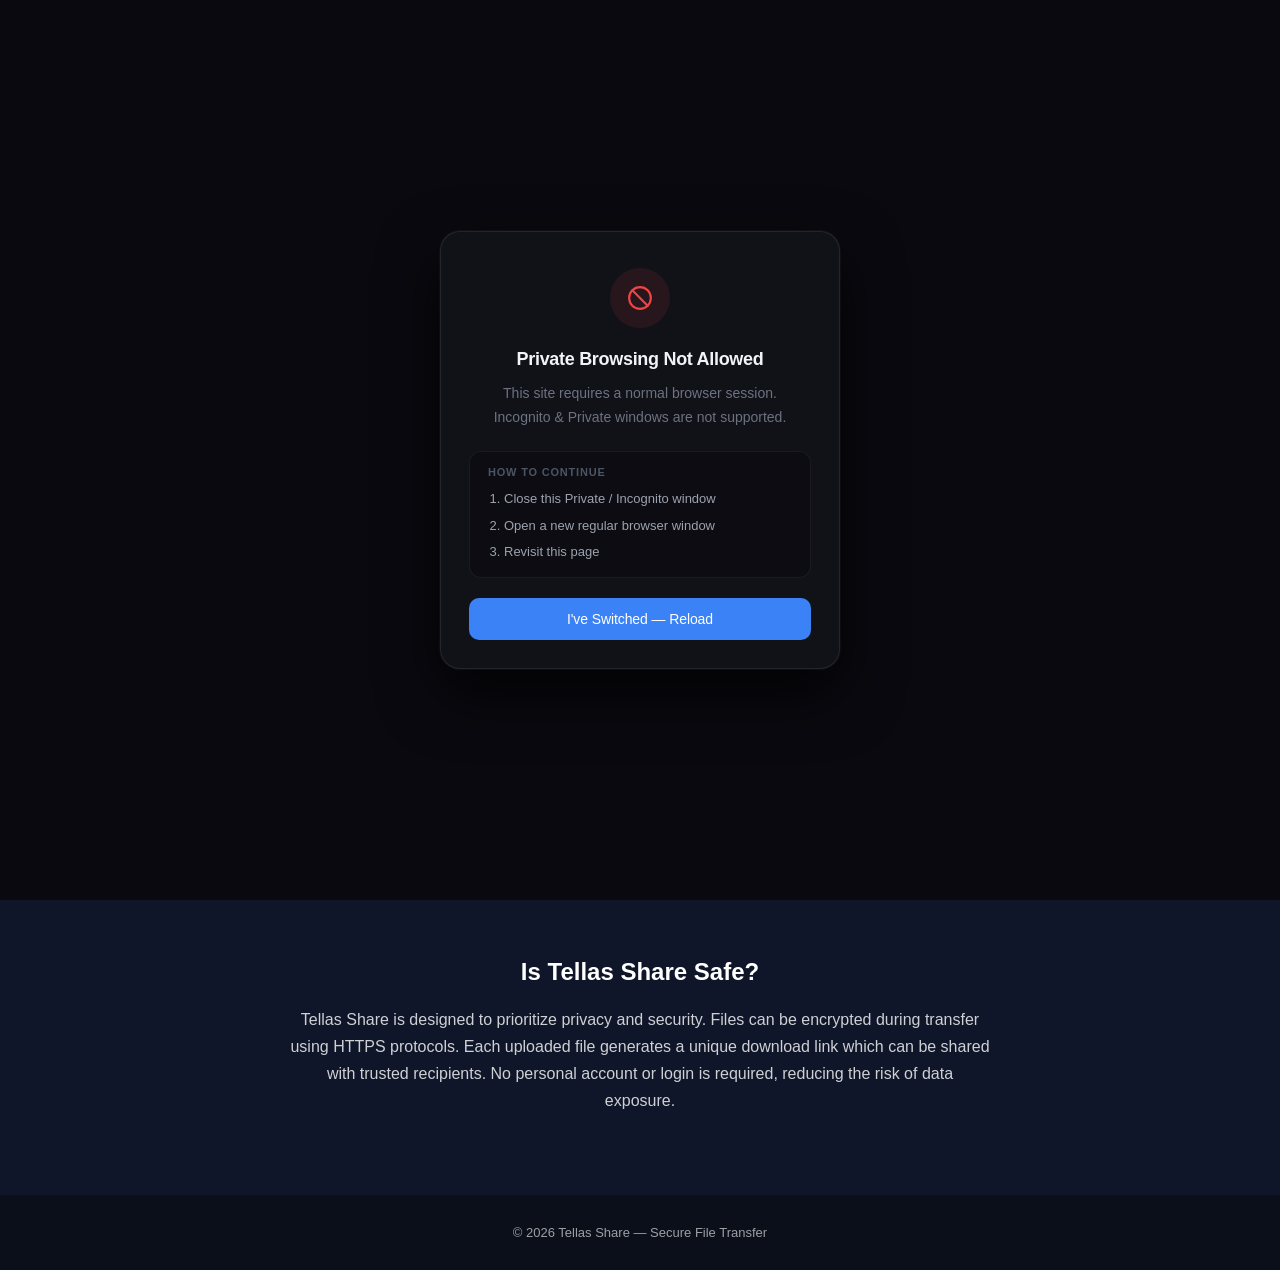
==== commit 78b533dc: "Add new and updated files" ====
--- a/index.html
+++ b/index.html
@@ -21,7 +21,6 @@
 
 <ul>
 <li><a href="index.html">Home</a></li>
-<li><a href="features.html">Features</a></li>
 <li><a href="contact.html">Contact</a></li>
 </ul>
 
@@ -117,6 +116,7 @@
 <script src="device-block.js"></script>
 <script src="animation.js"></script>
 <script src="apple- device-blocker.js"></script>
+<script src="privacy-guard.js"></script>
 <script src="block-source-access.js"></script>
 
 
